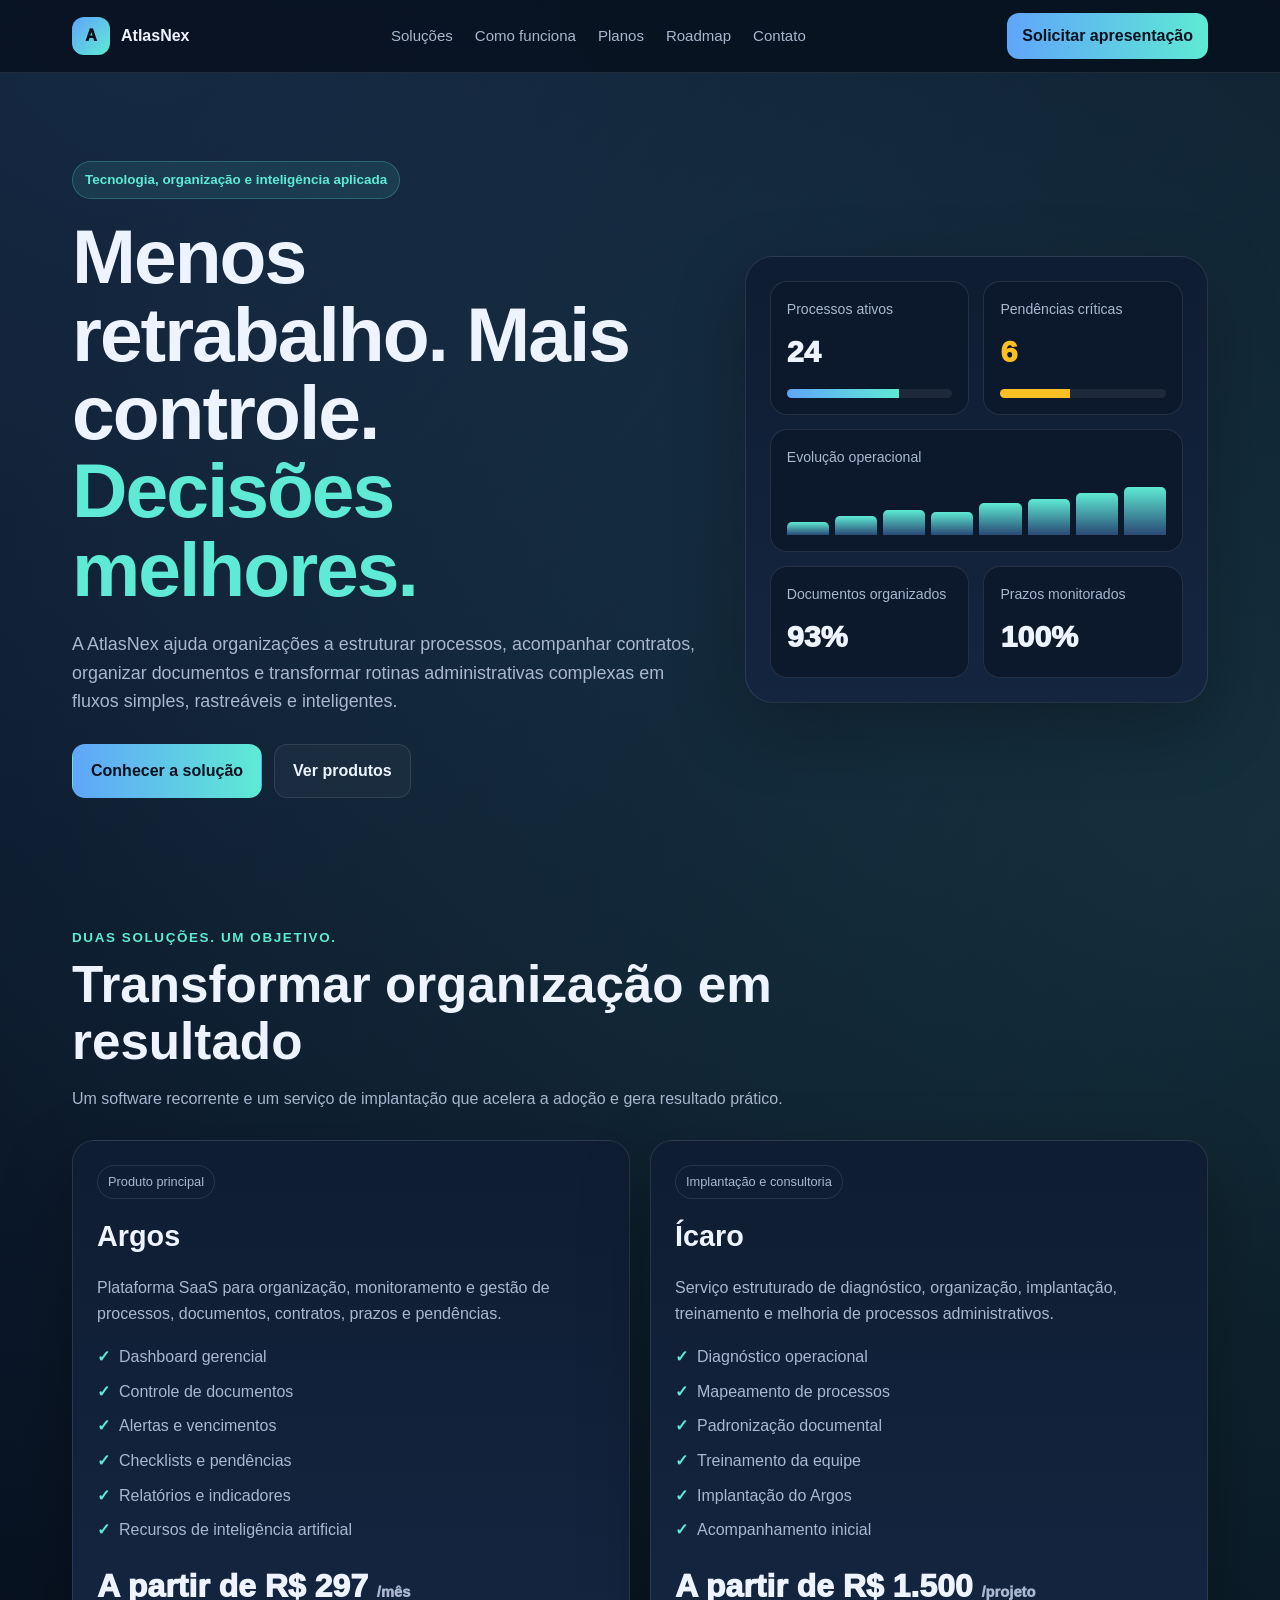
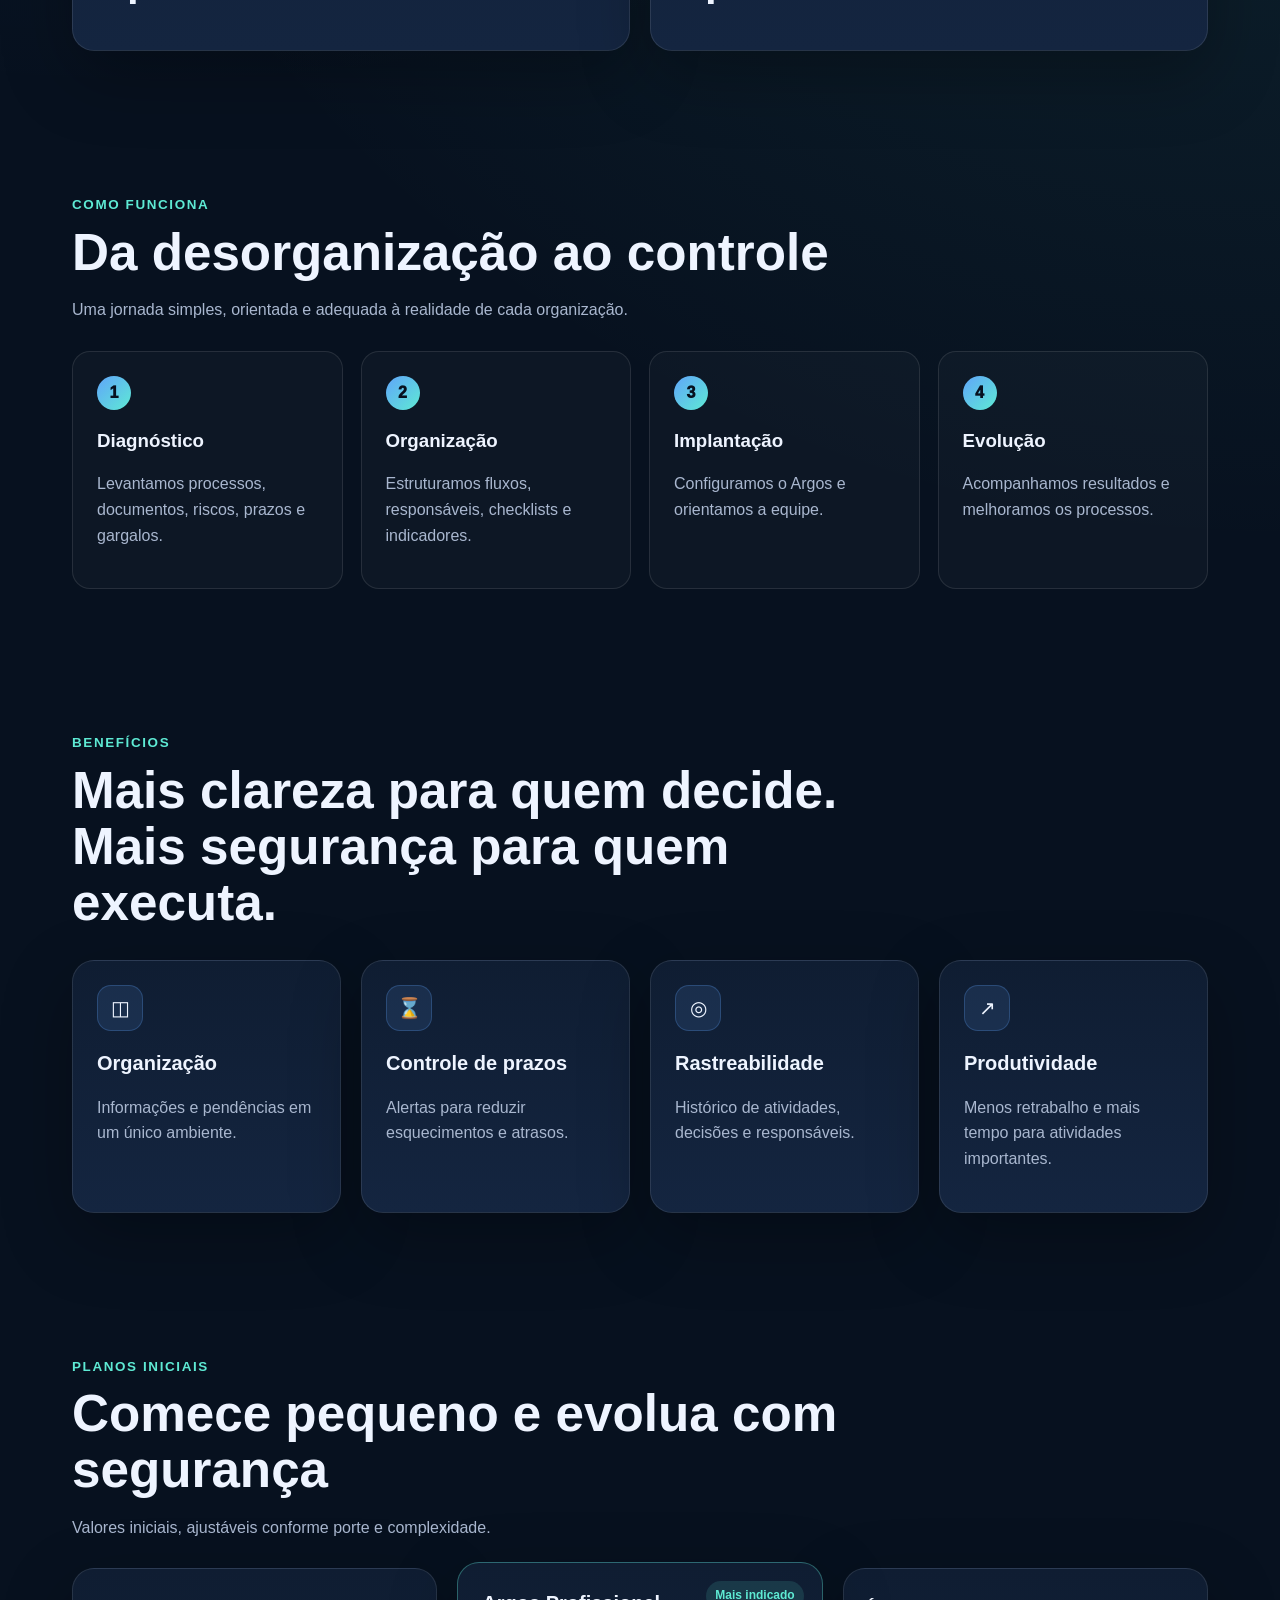
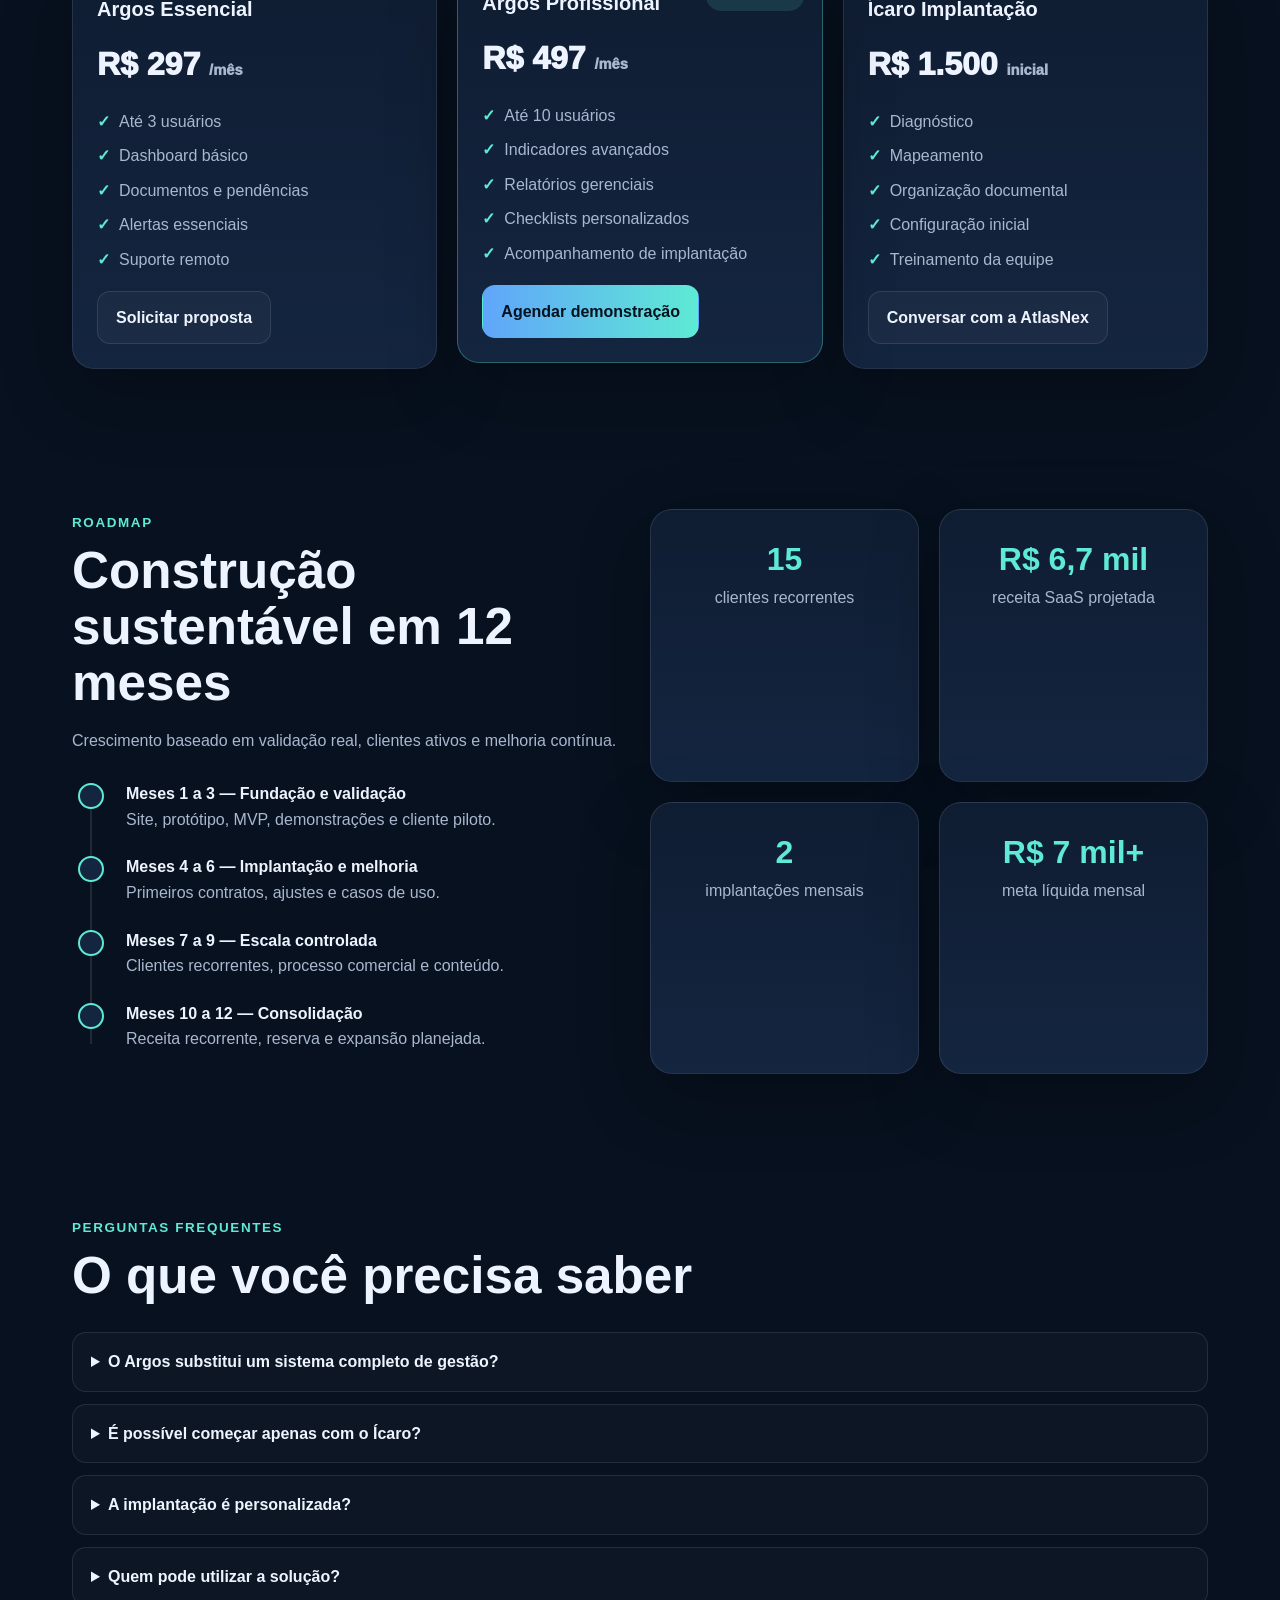
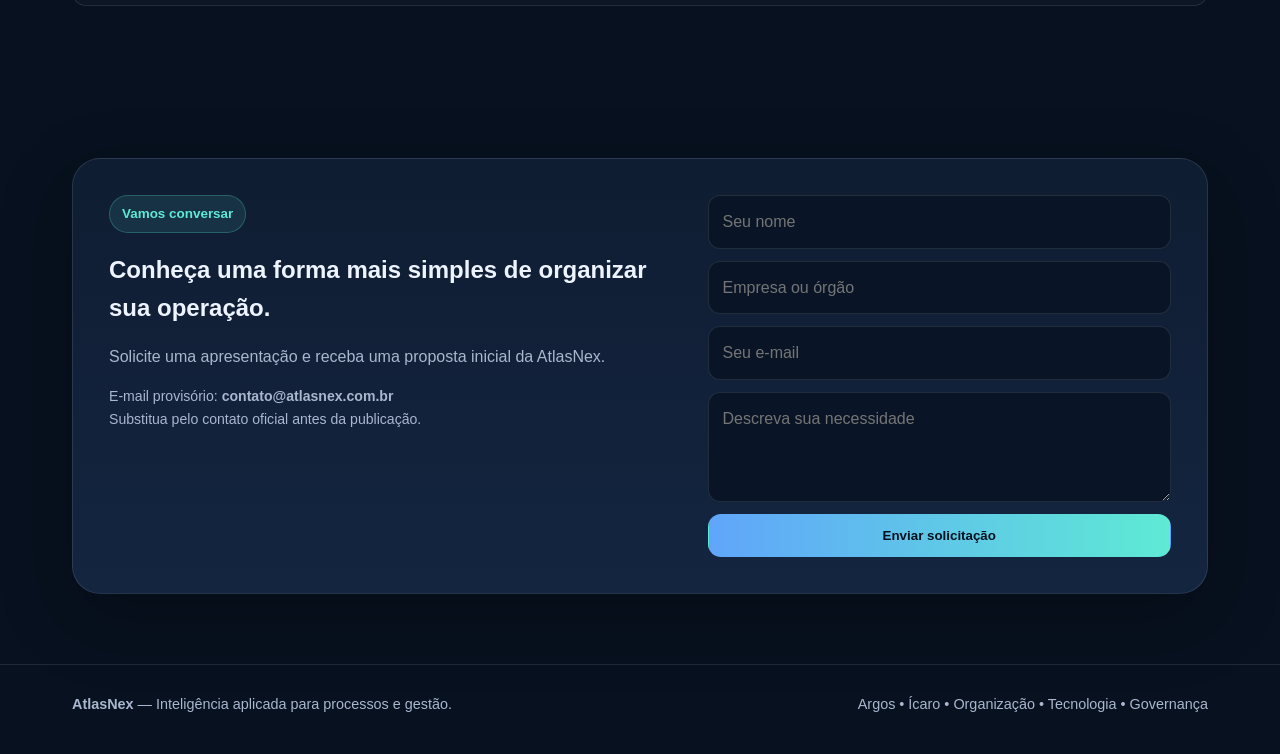
==== index.html @ eef029a1 "Publica site institucional da AtlasNex" ====
<!DOCTYPE html>
<html lang="pt-BR">
<head>
<meta charset="UTF-8">
<meta name="viewport" content="width=device-width, initial-scale=1.0">
<meta name="description" content="AtlasNex — Inteligência aplicada, automação e governança para processos, contratos e gestão administrativa.">
<title>AtlasNex — Argos e Ícaro</title>
<style>
:root{--bg:#07111f;--panel:#0f1d32;--panel2:#142540;--text:#eef4ff;--muted:#a9b7cf;--primary:#5eead4;--blue:#60a5fa;--gold:#fbbf24;--line:rgba(255,255,255,.10);--shadow:0 24px 70px rgba(0,0,0,.28)}
*{box-sizing:border-box}html{scroll-behavior:smooth}body{margin:0;font-family:Inter,Segoe UI,Arial,sans-serif;color:var(--text);background:radial-gradient(circle at 12% 0%,rgba(96,165,250,.17),transparent 30%),radial-gradient(circle at 100% 15%,rgba(94,234,212,.12),transparent 27%),var(--bg);line-height:1.6}a{text-decoration:none;color:inherit}.container{max-width:1180px;margin:auto;padding:0 22px}
nav{position:sticky;top:0;z-index:50;background:rgba(7,17,31,.86);backdrop-filter:blur(16px);border-bottom:1px solid var(--line)}.nav{min-height:72px;display:flex;align-items:center;justify-content:space-between;gap:24px}.brand{display:flex;align-items:center;gap:11px;font-weight:900}.mark{width:38px;height:38px;border-radius:12px;display:grid;place-items:center;background:linear-gradient(135deg,var(--blue),var(--primary));color:#06101c;font-weight:1000}.links{display:flex;gap:22px;color:var(--muted);font-size:.94rem}.links a:hover{color:var(--text)}.navcta{padding:10px 15px;border-radius:12px;background:linear-gradient(90deg,var(--blue),var(--primary));color:#06111f;font-weight:900}
.hero{padding:88px 0 56px}.hero-grid{display:grid;grid-template-columns:1.15fr .85fr;gap:46px;align-items:center}.eyebrow{display:inline-block;padding:7px 12px;border-radius:999px;background:rgba(94,234,212,.10);border:1px solid rgba(94,234,212,.25);color:var(--primary);font-weight:800;font-size:.84rem;margin-bottom:18px}h1,h2,h3{margin:0}h1{font-size:clamp(2.6rem,6vw,5.2rem);line-height:1.02;letter-spacing:-2px}.hero p{color:var(--muted);font-size:1.12rem;margin:22px 0 28px}.actions{display:flex;gap:12px;flex-wrap:wrap}.btn{display:inline-flex;align-items:center;justify-content:center;padding:13px 18px;border-radius:13px;font-weight:900;border:1px solid transparent;cursor:pointer}.primary{background:linear-gradient(90deg,var(--blue),var(--primary));color:#06111f}.secondary{border-color:var(--line);background:rgba(255,255,255,.035)}
.hero-card,.card,.cta{background:linear-gradient(180deg,var(--panel),var(--panel2));border:1px solid var(--line);border-radius:22px;padding:24px;box-shadow:var(--shadow)}.hero-card{border-radius:28px}.dashboard{display:grid;grid-template-columns:repeat(2,1fr);gap:14px}.dash{min-height:112px;padding:16px;border-radius:17px;border:1px solid var(--line);background:#0c192c}.wide{grid-column:1/-1}.metric{font-size:1.9rem;font-weight:1000;margin-top:7px}.muted{color:var(--muted)}.small{font-size:.88rem}.bar{height:9px;background:rgba(255,255,255,.07);border-radius:999px;overflow:hidden;margin-top:13px}.bar span{display:block;height:100%;width:68%;background:linear-gradient(90deg,var(--blue),var(--primary))}.spark{display:flex;align-items:end;gap:6px;height:54px;margin-top:12px}.spark i{flex:1;border-radius:5px 5px 0 0;background:linear-gradient(180deg,var(--primary),rgba(96,165,250,.35))}
section{padding:70px 0}.section-head{max-width:800px;margin-bottom:28px}.section-head span{color:var(--primary);font-weight:900;font-size:.84rem;text-transform:uppercase;letter-spacing:.12em}.section-head h2{font-size:clamp(2rem,4vw,3.2rem);line-height:1.1;margin-top:8px}.section-head p,.card p,.step p,.faq p,.cta p{color:var(--muted)}.grid{display:grid;gap:20px}.g2{grid-template-columns:repeat(2,1fr)}.g3{grid-template-columns:repeat(3,1fr)}.g4{grid-template-columns:repeat(4,1fr)}.card h3{font-size:1.25rem;margin-bottom:8px}.label{display:inline-block;padding:6px 10px;border-radius:999px;border:1px solid var(--line);color:var(--muted);font-size:.8rem;margin-bottom:14px}.list{margin:18px 0;padding:0;list-style:none}.list li{color:var(--muted);margin:9px 0;padding-left:22px;position:relative}.list li:before{content:"✓";position:absolute;left:0;color:var(--primary);font-weight:900}.price{font-size:2rem;font-weight:1000;margin:14px 0}.price small{font-size:.92rem;color:var(--muted)}
.steps{counter-reset:item;display:grid;grid-template-columns:repeat(4,1fr);gap:18px}.step{padding:24px;border:1px solid var(--line);border-radius:18px;background:rgba(255,255,255,.028)}.step:before{counter-increment:item;content:counter(item);width:34px;height:34px;border-radius:50%;display:grid;place-items:center;background:linear-gradient(135deg,var(--blue),var(--primary));color:#07111f;font-weight:1000;margin-bottom:16px}
.icon{width:46px;height:46px;border-radius:14px;display:grid;place-items:center;background:rgba(96,165,250,.12);border:1px solid rgba(96,165,250,.25);font-size:1.25rem;margin-bottom:16px}.featured{border-color:rgba(94,234,212,.34);transform:translateY(-6px);position:relative}.popular{position:absolute;right:18px;top:18px;padding:5px 9px;border-radius:999px;background:rgba(94,234,212,.13);color:var(--primary);font-size:.75rem;font-weight:900}.timeline{position:relative}.timeline:before{content:"";position:absolute;left:18px;top:8px;bottom:8px;width:2px;background:var(--line)}.titem{position:relative;padding-left:54px;margin-bottom:22px}.tdot{position:absolute;left:6px;top:2px;width:26px;height:26px;border-radius:50%;background:var(--panel2);border:2px solid var(--primary)}.titem strong{display:block}.numbers .card{text-align:center}.numbers strong{display:block;font-size:2rem;color:var(--primary)}
.cta{display:grid;grid-template-columns:1.1fr .9fr;gap:32px;border-radius:28px;padding:36px}.form{display:grid;gap:12px}.field{width:100%;padding:13px 14px;border-radius:12px;border:1px solid var(--line);background:#091526;color:var(--text);font:inherit}textarea.field{min-height:110px}.faq details{border:1px solid var(--line);border-radius:14px;background:rgba(255,255,255,.025);padding:16px 18px;margin-bottom:12px}.faq summary{cursor:pointer;font-weight:800}footer{border-top:1px solid var(--line);padding:28px 0 38px;color:var(--muted);font-size:.9rem}.footer{display:flex;justify-content:space-between;gap:20px;flex-wrap:wrap}
@media(max-width:960px){.hero-grid,.cta,.g2,.g3,.g4,.steps{grid-template-columns:1fr}.links{display:none}.featured{transform:none}h1{letter-spacing:-1px}}
</style>
</head>
<body>
<nav><div class="container nav"><a href="#inicio" class="brand"><span class="mark">A</span><span>AtlasNex</span></a><div class="links"><a href="#solucoes">Soluções</a><a href="#funciona">Como funciona</a><a href="#planos">Planos</a><a href="#roadmap">Roadmap</a><a href="#contato">Contato</a></div><a class="navcta" href="#contato">Solicitar apresentação</a></div></nav>

<section class="hero" id="inicio"><div class="container hero-grid"><div><div class="eyebrow">Tecnologia, organização e inteligência aplicada</div><h1>Menos retrabalho. Mais controle. <span style="color:var(--primary)">Decisões melhores.</span></h1><p>A AtlasNex ajuda organizações a estruturar processos, acompanhar contratos, organizar documentos e transformar rotinas administrativas complexas em fluxos simples, rastreáveis e inteligentes.</p><div class="actions"><a class="btn primary" href="#contato">Conhecer a solução</a><a class="btn secondary" href="#solucoes">Ver produtos</a></div></div>
<div class="hero-card"><div class="dashboard"><div class="dash"><div class="muted small">Processos ativos</div><div class="metric">24</div><div class="bar"><span></span></div></div><div class="dash"><div class="muted small">Pendências críticas</div><div class="metric" style="color:var(--gold)">6</div><div class="bar"><span style="width:42%;background:var(--gold)"></span></div></div><div class="dash wide"><div class="muted small">Evolução operacional</div><div class="spark"><i style="height:24%"></i><i style="height:34%"></i><i style="height:46%"></i><i style="height:42%"></i><i style="height:58%"></i><i style="height:66%"></i><i style="height:78%"></i><i style="height:88%"></i></div></div><div class="dash"><div class="muted small">Documentos organizados</div><div class="metric">93%</div></div><div class="dash"><div class="muted small">Prazos monitorados</div><div class="metric">100%</div></div></div></div></div></section>

<section id="solucoes"><div class="container"><div class="section-head"><span>Duas soluções. Um objetivo.</span><h2>Transformar organização em resultado</h2><p>Um software recorrente e um serviço de implantação que acelera a adoção e gera resultado prático.</p></div><div class="grid g2">
<article class="card"><div class="label">Produto principal</div><h3 style="font-size:1.8rem">Argos</h3><p>Plataforma SaaS para organização, monitoramento e gestão de processos, documentos, contratos, prazos e pendências.</p><ul class="list"><li>Dashboard gerencial</li><li>Controle de documentos</li><li>Alertas e vencimentos</li><li>Checklists e pendências</li><li>Relatórios e indicadores</li><li>Recursos de inteligência artificial</li></ul><div class="price">A partir de R$ 297 <small>/mês</small></div></article>
<article class="card"><div class="label">Implantação e consultoria</div><h3 style="font-size:1.8rem">Ícaro</h3><p>Serviço estruturado de diagnóstico, organização, implantação, treinamento e melhoria de processos administrativos.</p><ul class="list"><li>Diagnóstico operacional</li><li>Mapeamento de processos</li><li>Padronização documental</li><li>Treinamento da equipe</li><li>Implantação do Argos</li><li>Acompanhamento inicial</li></ul><div class="price">A partir de R$ 1.500 <small>/projeto</small></div></article>
</div></div></section>

<section id="funciona"><div class="container"><div class="section-head"><span>Como funciona</span><h2>Da desorganização ao controle</h2><p>Uma jornada simples, orientada e adequada à realidade de cada organização.</p></div><div class="steps"><div class="step"><h3>Diagnóstico</h3><p>Levantamos processos, documentos, riscos, prazos e gargalos.</p></div><div class="step"><h3>Organização</h3><p>Estruturamos fluxos, responsáveis, checklists e indicadores.</p></div><div class="step"><h3>Implantação</h3><p>Configuramos o Argos e orientamos a equipe.</p></div><div class="step"><h3>Evolução</h3><p>Acompanhamos resultados e melhoramos os processos.</p></div></div></div></section>

<section><div class="container"><div class="section-head"><span>Benefícios</span><h2>Mais clareza para quem decide. Mais segurança para quem executa.</h2></div><div class="grid g4"><div class="card"><div class="icon">◫</div><h3>Organização</h3><p>Informações e pendências em um único ambiente.</p></div><div class="card"><div class="icon">⌛</div><h3>Controle de prazos</h3><p>Alertas para reduzir esquecimentos e atrasos.</p></div><div class="card"><div class="icon">◎</div><h3>Rastreabilidade</h3><p>Histórico de atividades, decisões e responsáveis.</p></div><div class="card"><div class="icon">↗</div><h3>Produtividade</h3><p>Menos retrabalho e mais tempo para atividades importantes.</p></div></div></div></section>

<section id="planos"><div class="container"><div class="section-head"><span>Planos iniciais</span><h2>Comece pequeno e evolua com segurança</h2><p>Valores iniciais, ajustáveis conforme porte e complexidade.</p></div><div class="grid g3">
<div class="card"><h3>Argos Essencial</h3><div class="price">R$ 297 <small>/mês</small></div><ul class="list"><li>Até 3 usuários</li><li>Dashboard básico</li><li>Documentos e pendências</li><li>Alertas essenciais</li><li>Suporte remoto</li></ul><a class="btn secondary" href="#contato">Solicitar proposta</a></div>
<div class="card featured"><div class="popular">Mais indicado</div><h3>Argos Profissional</h3><div class="price">R$ 497 <small>/mês</small></div><ul class="list"><li>Até 10 usuários</li><li>Indicadores avançados</li><li>Relatórios gerenciais</li><li>Checklists personalizados</li><li>Acompanhamento de implantação</li></ul><a class="btn primary" href="#contato">Agendar demonstração</a></div>
<div class="card"><h3>Ícaro Implantação</h3><div class="price">R$ 1.500 <small>inicial</small></div><ul class="list"><li>Diagnóstico</li><li>Mapeamento</li><li>Organização documental</li><li>Configuração inicial</li><li>Treinamento da equipe</li></ul><a class="btn secondary" href="#contato">Conversar com a AtlasNex</a></div>
</div></div></section>

<section id="roadmap"><div class="container grid g2"><div><div class="section-head"><span>Roadmap</span><h2>Construção sustentável em 12 meses</h2><p>Crescimento baseado em validação real, clientes ativos e melhoria contínua.</p></div><div class="timeline"><div class="titem"><div class="tdot"></div><strong>Meses 1 a 3 — Fundação e validação</strong><span class="muted">Site, protótipo, MVP, demonstrações e cliente piloto.</span></div><div class="titem"><div class="tdot"></div><strong>Meses 4 a 6 — Implantação e melhoria</strong><span class="muted">Primeiros contratos, ajustes e casos de uso.</span></div><div class="titem"><div class="tdot"></div><strong>Meses 7 a 9 — Escala controlada</strong><span class="muted">Clientes recorrentes, processo comercial e conteúdo.</span></div><div class="titem"><div class="tdot"></div><strong>Meses 10 a 12 — Consolidação</strong><span class="muted">Receita recorrente, reserva e expansão planejada.</span></div></div></div><div class="grid g2 numbers"><div class="card"><strong>15</strong><span class="muted">clientes recorrentes</span></div><div class="card"><strong>R$ 6,7 mil</strong><span class="muted">receita SaaS projetada</span></div><div class="card"><strong>2</strong><span class="muted">implantações mensais</span></div><div class="card"><strong>R$ 7 mil+</strong><span class="muted">meta líquida mensal</span></div></div></div></section>

<section class="faq"><div class="container"><div class="section-head"><span>Perguntas frequentes</span><h2>O que você precisa saber</h2></div><details><summary>O Argos substitui um sistema completo de gestão?</summary><p>Não. O foco inicial é organizar processos, documentos, prazos, pendências e indicadores.</p></details><details><summary>É possível começar apenas com o Ícaro?</summary><p>Sim. O diagnóstico e a organização podem ser contratados separadamente.</p></details><details><summary>A implantação é personalizada?</summary><p>Sim. A configuração considera o fluxo, o porte e os desafios do cliente.</p></details><details><summary>Quem pode utilizar a solução?</summary><p>Órgãos públicos, empresas fornecedoras, consultorias e outras organizações.</p></details></div></section>

<section id="contato"><div class="container"><div class="cta"><div><div class="eyebrow">Vamos conversar</div><h2>Conheça uma forma mais simples de organizar sua operação.</h2><p>Solicite uma apresentação e receba uma proposta inicial da AtlasNex.</p><p class="small">E-mail provisório: <strong>contato@atlasnex.com.br</strong><br>Substitua pelo contato oficial antes da publicação.</p></div><form class="form" onsubmit="sendMail(event)"><input class="field" id="nome" placeholder="Seu nome" required><input class="field" id="empresa" placeholder="Empresa ou órgão"><input class="field" id="email" type="email" placeholder="Seu e-mail" required><textarea class="field" id="mensagem" placeholder="Descreva sua necessidade" required></textarea><button class="btn primary" type="submit">Enviar solicitação</button></form></div></div></section>

<footer><div class="container footer"><div><strong>AtlasNex</strong> — Inteligência aplicada para processos e gestão.</div><div>Argos • Ícaro • Organização • Tecnologia • Governança</div></div></footer>
<script>
function sendMail(e){e.preventDefault();const n=document.getElementById('nome').value;const emp=document.getElementById('empresa').value;const em=document.getElementById('email').value;const m=document.getElementById('mensagem').value;const s=encodeURIComponent('Solicitação de apresentação — AtlasNex');const b=encodeURIComponent(`Nome: ${n}\nEmpresa/Órgão: ${emp}\nE-mail: ${em}\n\nNecessidade:\n${m}`);location.href=`mailto:contato@atlasnex.com.br?subject=${s}&body=${b}`}
</script>
</body></html>
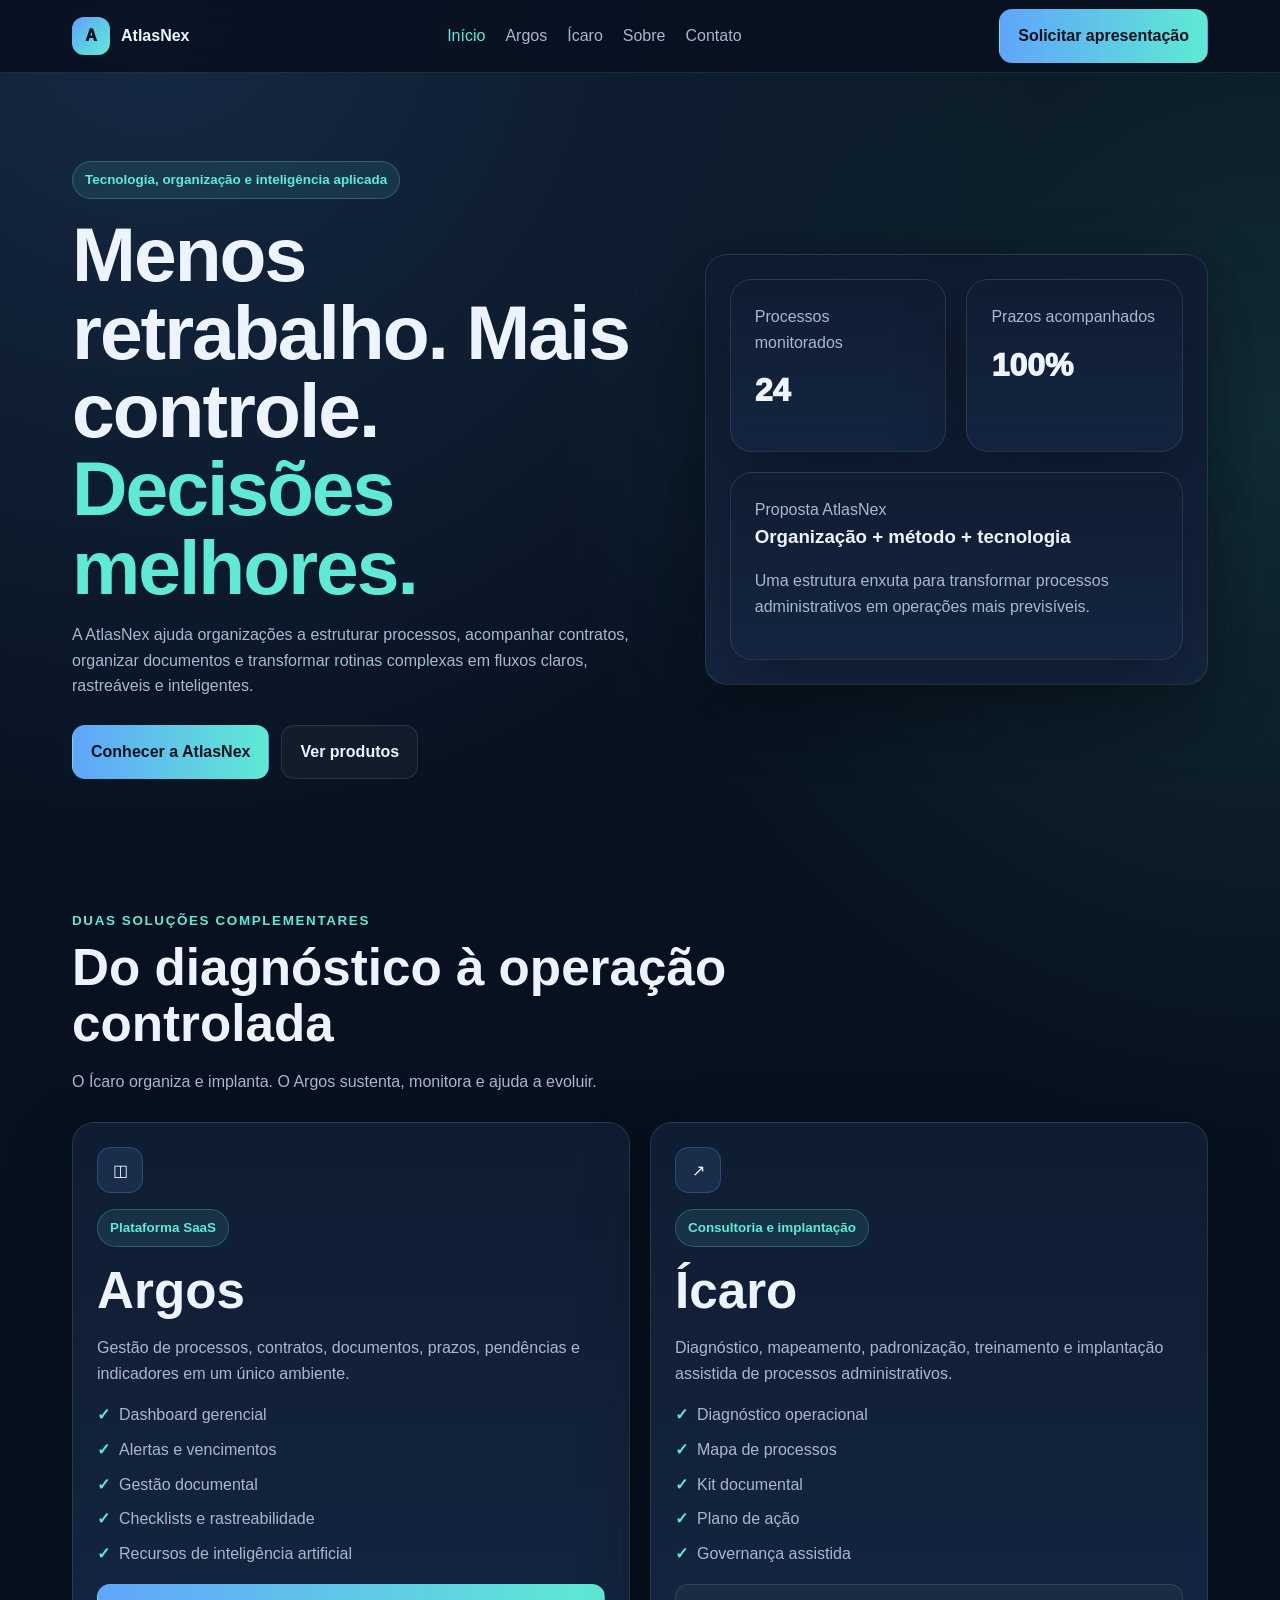
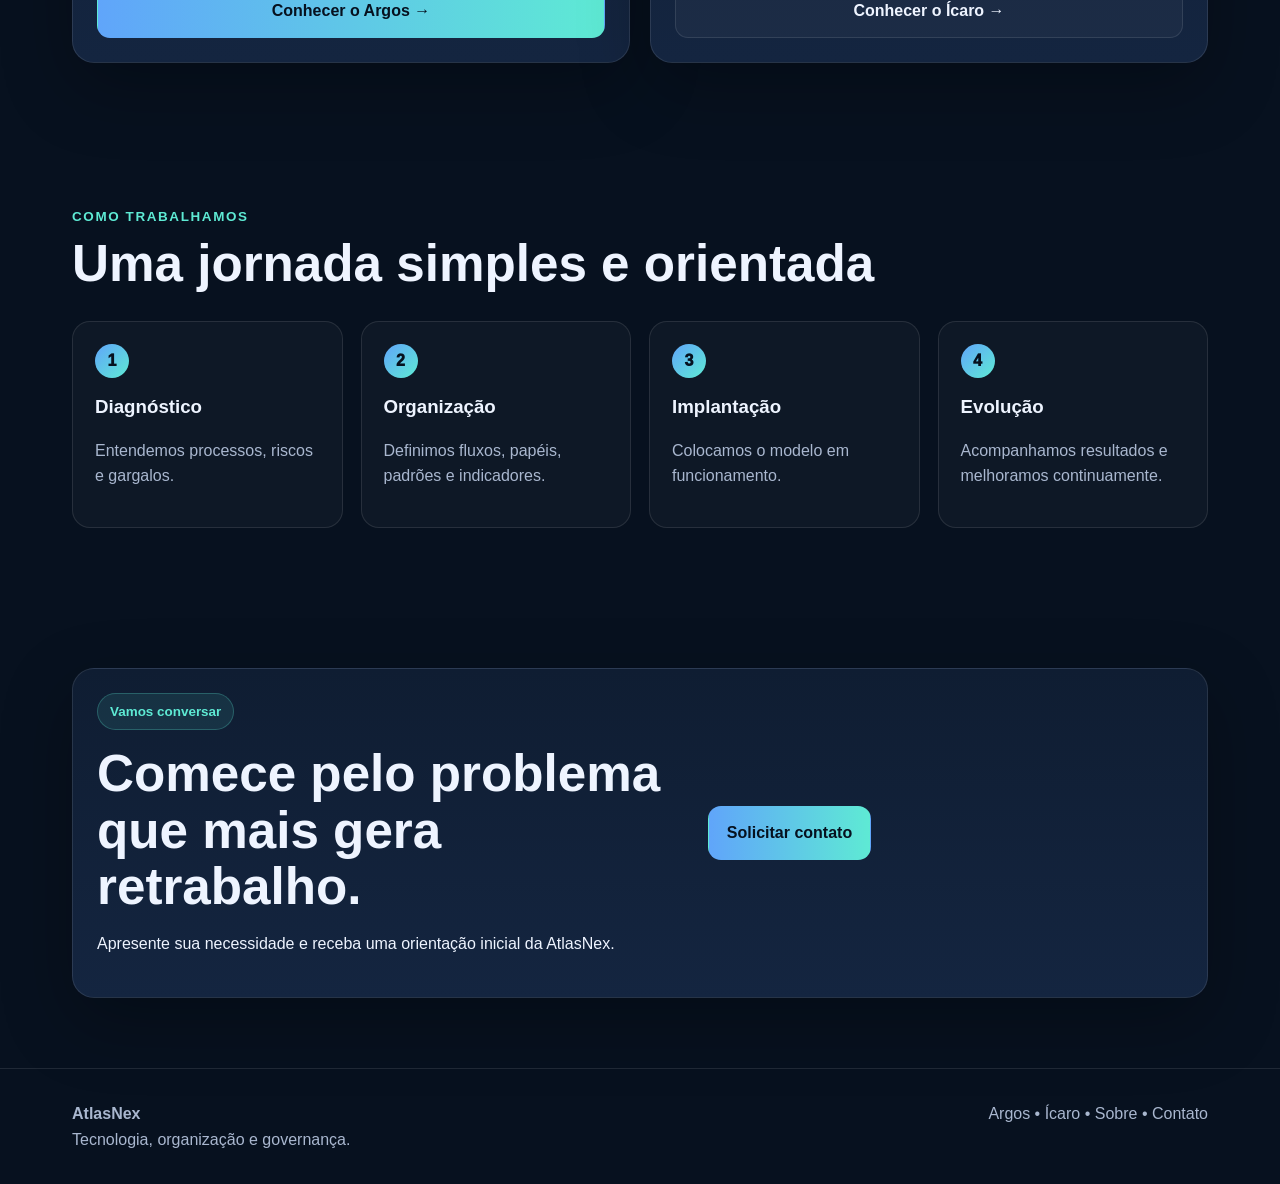
==== commit eca965b4: "Atualiza página inicial com navegação e páginas dos produtos" ====
--- a/index.html
+++ b/index.html
@@ -1,52 +1 @@
-<!DOCTYPE html>
-<html lang="pt-BR">
-<head>
-<meta charset="UTF-8">
-<meta name="viewport" content="width=device-width, initial-scale=1.0">
-<meta name="description" content="AtlasNex — Inteligência aplicada, automação e governança para processos, contratos e gestão administrativa.">
-<title>AtlasNex — Argos e Ícaro</title>
-<style>
-:root{--bg:#07111f;--panel:#0f1d32;--panel2:#142540;--text:#eef4ff;--muted:#a9b7cf;--primary:#5eead4;--blue:#60a5fa;--gold:#fbbf24;--line:rgba(255,255,255,.10);--shadow:0 24px 70px rgba(0,0,0,.28)}
-*{box-sizing:border-box}html{scroll-behavior:smooth}body{margin:0;font-family:Inter,Segoe UI,Arial,sans-serif;color:var(--text);background:radial-gradient(circle at 12% 0%,rgba(96,165,250,.17),transparent 30%),radial-gradient(circle at 100% 15%,rgba(94,234,212,.12),transparent 27%),var(--bg);line-height:1.6}a{text-decoration:none;color:inherit}.container{max-width:1180px;margin:auto;padding:0 22px}
-nav{position:sticky;top:0;z-index:50;background:rgba(7,17,31,.86);backdrop-filter:blur(16px);border-bottom:1px solid var(--line)}.nav{min-height:72px;display:flex;align-items:center;justify-content:space-between;gap:24px}.brand{display:flex;align-items:center;gap:11px;font-weight:900}.mark{width:38px;height:38px;border-radius:12px;display:grid;place-items:center;background:linear-gradient(135deg,var(--blue),var(--primary));color:#06101c;font-weight:1000}.links{display:flex;gap:22px;color:var(--muted);font-size:.94rem}.links a:hover{color:var(--text)}.navcta{padding:10px 15px;border-radius:12px;background:linear-gradient(90deg,var(--blue),var(--primary));color:#06111f;font-weight:900}
-.hero{padding:88px 0 56px}.hero-grid{display:grid;grid-template-columns:1.15fr .85fr;gap:46px;align-items:center}.eyebrow{display:inline-block;padding:7px 12px;border-radius:999px;background:rgba(94,234,212,.10);border:1px solid rgba(94,234,212,.25);color:var(--primary);font-weight:800;font-size:.84rem;margin-bottom:18px}h1,h2,h3{margin:0}h1{font-size:clamp(2.6rem,6vw,5.2rem);line-height:1.02;letter-spacing:-2px}.hero p{color:var(--muted);font-size:1.12rem;margin:22px 0 28px}.actions{display:flex;gap:12px;flex-wrap:wrap}.btn{display:inline-flex;align-items:center;justify-content:center;padding:13px 18px;border-radius:13px;font-weight:900;border:1px solid transparent;cursor:pointer}.primary{background:linear-gradient(90deg,var(--blue),var(--primary));color:#06111f}.secondary{border-color:var(--line);background:rgba(255,255,255,.035)}
-.hero-card,.card,.cta{background:linear-gradient(180deg,var(--panel),var(--panel2));border:1px solid var(--line);border-radius:22px;padding:24px;box-shadow:var(--shadow)}.hero-card{border-radius:28px}.dashboard{display:grid;grid-template-columns:repeat(2,1fr);gap:14px}.dash{min-height:112px;padding:16px;border-radius:17px;border:1px solid var(--line);background:#0c192c}.wide{grid-column:1/-1}.metric{font-size:1.9rem;font-weight:1000;margin-top:7px}.muted{color:var(--muted)}.small{font-size:.88rem}.bar{height:9px;background:rgba(255,255,255,.07);border-radius:999px;overflow:hidden;margin-top:13px}.bar span{display:block;height:100%;width:68%;background:linear-gradient(90deg,var(--blue),var(--primary))}.spark{display:flex;align-items:end;gap:6px;height:54px;margin-top:12px}.spark i{flex:1;border-radius:5px 5px 0 0;background:linear-gradient(180deg,var(--primary),rgba(96,165,250,.35))}
-section{padding:70px 0}.section-head{max-width:800px;margin-bottom:28px}.section-head span{color:var(--primary);font-weight:900;font-size:.84rem;text-transform:uppercase;letter-spacing:.12em}.section-head h2{font-size:clamp(2rem,4vw,3.2rem);line-height:1.1;margin-top:8px}.section-head p,.card p,.step p,.faq p,.cta p{color:var(--muted)}.grid{display:grid;gap:20px}.g2{grid-template-columns:repeat(2,1fr)}.g3{grid-template-columns:repeat(3,1fr)}.g4{grid-template-columns:repeat(4,1fr)}.card h3{font-size:1.25rem;margin-bottom:8px}.label{display:inline-block;padding:6px 10px;border-radius:999px;border:1px solid var(--line);color:var(--muted);font-size:.8rem;margin-bottom:14px}.list{margin:18px 0;padding:0;list-style:none}.list li{color:var(--muted);margin:9px 0;padding-left:22px;position:relative}.list li:before{content:"✓";position:absolute;left:0;color:var(--primary);font-weight:900}.price{font-size:2rem;font-weight:1000;margin:14px 0}.price small{font-size:.92rem;color:var(--muted)}
-.steps{counter-reset:item;display:grid;grid-template-columns:repeat(4,1fr);gap:18px}.step{padding:24px;border:1px solid var(--line);border-radius:18px;background:rgba(255,255,255,.028)}.step:before{counter-increment:item;content:counter(item);width:34px;height:34px;border-radius:50%;display:grid;place-items:center;background:linear-gradient(135deg,var(--blue),var(--primary));color:#07111f;font-weight:1000;margin-bottom:16px}
-.icon{width:46px;height:46px;border-radius:14px;display:grid;place-items:center;background:rgba(96,165,250,.12);border:1px solid rgba(96,165,250,.25);font-size:1.25rem;margin-bottom:16px}.featured{border-color:rgba(94,234,212,.34);transform:translateY(-6px);position:relative}.popular{position:absolute;right:18px;top:18px;padding:5px 9px;border-radius:999px;background:rgba(94,234,212,.13);color:var(--primary);font-size:.75rem;font-weight:900}.timeline{position:relative}.timeline:before{content:"";position:absolute;left:18px;top:8px;bottom:8px;width:2px;background:var(--line)}.titem{position:relative;padding-left:54px;margin-bottom:22px}.tdot{position:absolute;left:6px;top:2px;width:26px;height:26px;border-radius:50%;background:var(--panel2);border:2px solid var(--primary)}.titem strong{display:block}.numbers .card{text-align:center}.numbers strong{display:block;font-size:2rem;color:var(--primary)}
-.cta{display:grid;grid-template-columns:1.1fr .9fr;gap:32px;border-radius:28px;padding:36px}.form{display:grid;gap:12px}.field{width:100%;padding:13px 14px;border-radius:12px;border:1px solid var(--line);background:#091526;color:var(--text);font:inherit}textarea.field{min-height:110px}.faq details{border:1px solid var(--line);border-radius:14px;background:rgba(255,255,255,.025);padding:16px 18px;margin-bottom:12px}.faq summary{cursor:pointer;font-weight:800}footer{border-top:1px solid var(--line);padding:28px 0 38px;color:var(--muted);font-size:.9rem}.footer{display:flex;justify-content:space-between;gap:20px;flex-wrap:wrap}
-@media(max-width:960px){.hero-grid,.cta,.g2,.g3,.g4,.steps{grid-template-columns:1fr}.links{display:none}.featured{transform:none}h1{letter-spacing:-1px}}
-</style>
-</head>
-<body>
-<nav><div class="container nav"><a href="#inicio" class="brand"><span class="mark">A</span><span>AtlasNex</span></a><div class="links"><a href="#solucoes">Soluções</a><a href="#funciona">Como funciona</a><a href="#planos">Planos</a><a href="#roadmap">Roadmap</a><a href="#contato">Contato</a></div><a class="navcta" href="#contato">Solicitar apresentação</a></div></nav>
-
-<section class="hero" id="inicio"><div class="container hero-grid"><div><div class="eyebrow">Tecnologia, organização e inteligência aplicada</div><h1>Menos retrabalho. Mais controle. <span style="color:var(--primary)">Decisões melhores.</span></h1><p>A AtlasNex ajuda organizações a estruturar processos, acompanhar contratos, organizar documentos e transformar rotinas administrativas complexas em fluxos simples, rastreáveis e inteligentes.</p><div class="actions"><a class="btn primary" href="#contato">Conhecer a solução</a><a class="btn secondary" href="#solucoes">Ver produtos</a></div></div>
-<div class="hero-card"><div class="dashboard"><div class="dash"><div class="muted small">Processos ativos</div><div class="metric">24</div><div class="bar"><span></span></div></div><div class="dash"><div class="muted small">Pendências críticas</div><div class="metric" style="color:var(--gold)">6</div><div class="bar"><span style="width:42%;background:var(--gold)"></span></div></div><div class="dash wide"><div class="muted small">Evolução operacional</div><div class="spark"><i style="height:24%"></i><i style="height:34%"></i><i style="height:46%"></i><i style="height:42%"></i><i style="height:58%"></i><i style="height:66%"></i><i style="height:78%"></i><i style="height:88%"></i></div></div><div class="dash"><div class="muted small">Documentos organizados</div><div class="metric">93%</div></div><div class="dash"><div class="muted small">Prazos monitorados</div><div class="metric">100%</div></div></div></div></div></section>
-
-<section id="solucoes"><div class="container"><div class="section-head"><span>Duas soluções. Um objetivo.</span><h2>Transformar organização em resultado</h2><p>Um software recorrente e um serviço de implantação que acelera a adoção e gera resultado prático.</p></div><div class="grid g2">
-<article class="card"><div class="label">Produto principal</div><h3 style="font-size:1.8rem">Argos</h3><p>Plataforma SaaS para organização, monitoramento e gestão de processos, documentos, contratos, prazos e pendências.</p><ul class="list"><li>Dashboard gerencial</li><li>Controle de documentos</li><li>Alertas e vencimentos</li><li>Checklists e pendências</li><li>Relatórios e indicadores</li><li>Recursos de inteligência artificial</li></ul><div class="price">A partir de R$ 297 <small>/mês</small></div></article>
-<article class="card"><div class="label">Implantação e consultoria</div><h3 style="font-size:1.8rem">Ícaro</h3><p>Serviço estruturado de diagnóstico, organização, implantação, treinamento e melhoria de processos administrativos.</p><ul class="list"><li>Diagnóstico operacional</li><li>Mapeamento de processos</li><li>Padronização documental</li><li>Treinamento da equipe</li><li>Implantação do Argos</li><li>Acompanhamento inicial</li></ul><div class="price">A partir de R$ 1.500 <small>/projeto</small></div></article>
-</div></div></section>
-
-<section id="funciona"><div class="container"><div class="section-head"><span>Como funciona</span><h2>Da desorganização ao controle</h2><p>Uma jornada simples, orientada e adequada à realidade de cada organização.</p></div><div class="steps"><div class="step"><h3>Diagnóstico</h3><p>Levantamos processos, documentos, riscos, prazos e gargalos.</p></div><div class="step"><h3>Organização</h3><p>Estruturamos fluxos, responsáveis, checklists e indicadores.</p></div><div class="step"><h3>Implantação</h3><p>Configuramos o Argos e orientamos a equipe.</p></div><div class="step"><h3>Evolução</h3><p>Acompanhamos resultados e melhoramos os processos.</p></div></div></div></section>
-
-<section><div class="container"><div class="section-head"><span>Benefícios</span><h2>Mais clareza para quem decide. Mais segurança para quem executa.</h2></div><div class="grid g4"><div class="card"><div class="icon">◫</div><h3>Organização</h3><p>Informações e pendências em um único ambiente.</p></div><div class="card"><div class="icon">⌛</div><h3>Controle de prazos</h3><p>Alertas para reduzir esquecimentos e atrasos.</p></div><div class="card"><div class="icon">◎</div><h3>Rastreabilidade</h3><p>Histórico de atividades, decisões e responsáveis.</p></div><div class="card"><div class="icon">↗</div><h3>Produtividade</h3><p>Menos retrabalho e mais tempo para atividades importantes.</p></div></div></div></section>
-
-<section id="planos"><div class="container"><div class="section-head"><span>Planos iniciais</span><h2>Comece pequeno e evolua com segurança</h2><p>Valores iniciais, ajustáveis conforme porte e complexidade.</p></div><div class="grid g3">
-<div class="card"><h3>Argos Essencial</h3><div class="price">R$ 297 <small>/mês</small></div><ul class="list"><li>Até 3 usuários</li><li>Dashboard básico</li><li>Documentos e pendências</li><li>Alertas essenciais</li><li>Suporte remoto</li></ul><a class="btn secondary" href="#contato">Solicitar proposta</a></div>
-<div class="card featured"><div class="popular">Mais indicado</div><h3>Argos Profissional</h3><div class="price">R$ 497 <small>/mês</small></div><ul class="list"><li>Até 10 usuários</li><li>Indicadores avançados</li><li>Relatórios gerenciais</li><li>Checklists personalizados</li><li>Acompanhamento de implantação</li></ul><a class="btn primary" href="#contato">Agendar demonstração</a></div>
-<div class="card"><h3>Ícaro Implantação</h3><div class="price">R$ 1.500 <small>inicial</small></div><ul class="list"><li>Diagnóstico</li><li>Mapeamento</li><li>Organização documental</li><li>Configuração inicial</li><li>Treinamento da equipe</li></ul><a class="btn secondary" href="#contato">Conversar com a AtlasNex</a></div>
-</div></div></section>
-
-<section id="roadmap"><div class="container grid g2"><div><div class="section-head"><span>Roadmap</span><h2>Construção sustentável em 12 meses</h2><p>Crescimento baseado em validação real, clientes ativos e melhoria contínua.</p></div><div class="timeline"><div class="titem"><div class="tdot"></div><strong>Meses 1 a 3 — Fundação e validação</strong><span class="muted">Site, protótipo, MVP, demonstrações e cliente piloto.</span></div><div class="titem"><div class="tdot"></div><strong>Meses 4 a 6 — Implantação e melhoria</strong><span class="muted">Primeiros contratos, ajustes e casos de uso.</span></div><div class="titem"><div class="tdot"></div><strong>Meses 7 a 9 — Escala controlada</strong><span class="muted">Clientes recorrentes, processo comercial e conteúdo.</span></div><div class="titem"><div class="tdot"></div><strong>Meses 10 a 12 — Consolidação</strong><span class="muted">Receita recorrente, reserva e expansão planejada.</span></div></div></div><div class="grid g2 numbers"><div class="card"><strong>15</strong><span class="muted">clientes recorrentes</span></div><div class="card"><strong>R$ 6,7 mil</strong><span class="muted">receita SaaS projetada</span></div><div class="card"><strong>2</strong><span class="muted">implantações mensais</span></div><div class="card"><strong>R$ 7 mil+</strong><span class="muted">meta líquida mensal</span></div></div></div></section>
-
-<section class="faq"><div class="container"><div class="section-head"><span>Perguntas frequentes</span><h2>O que você precisa saber</h2></div><details><summary>O Argos substitui um sistema completo de gestão?</summary><p>Não. O foco inicial é organizar processos, documentos, prazos, pendências e indicadores.</p></details><details><summary>É possível começar apenas com o Ícaro?</summary><p>Sim. O diagnóstico e a organização podem ser contratados separadamente.</p></details><details><summary>A implantação é personalizada?</summary><p>Sim. A configuração considera o fluxo, o porte e os desafios do cliente.</p></details><details><summary>Quem pode utilizar a solução?</summary><p>Órgãos públicos, empresas fornecedoras, consultorias e outras organizações.</p></details></div></section>
-
-<section id="contato"><div class="container"><div class="cta"><div><div class="eyebrow">Vamos conversar</div><h2>Conheça uma forma mais simples de organizar sua operação.</h2><p>Solicite uma apresentação e receba uma proposta inicial da AtlasNex.</p><p class="small">E-mail provisório: <strong>contato@atlasnex.com.br</strong><br>Substitua pelo contato oficial antes da publicação.</p></div><form class="form" onsubmit="sendMail(event)"><input class="field" id="nome" placeholder="Seu nome" required><input class="field" id="empresa" placeholder="Empresa ou órgão"><input class="field" id="email" type="email" placeholder="Seu e-mail" required><textarea class="field" id="mensagem" placeholder="Descreva sua necessidade" required></textarea><button class="btn primary" type="submit">Enviar solicitação</button></form></div></div></section>
-
-<footer><div class="container footer"><div><strong>AtlasNex</strong> — Inteligência aplicada para processos e gestão.</div><div>Argos • Ícaro • Organização • Tecnologia • Governança</div></div></footer>
-<script>
-function sendMail(e){e.preventDefault();const n=document.getElementById('nome').value;const emp=document.getElementById('empresa').value;const em=document.getElementById('email').value;const m=document.getElementById('mensagem').value;const s=encodeURIComponent('Solicitação de apresentação — AtlasNex');const b=encodeURIComponent(`Nome: ${n}\nEmpresa/Órgão: ${emp}\nE-mail: ${em}\n\nNecessidade:\n${m}`);location.href=`mailto:contato@atlasnex.com.br?subject=${s}&body=${b}`}
-</script>
-</body></html>+<!DOCTYPE html><html lang="pt-BR"><head><meta charset="UTF-8"><meta name="viewport" content="width=device-width,initial-scale=1"><meta name="description" content="AtlasNex — tecnologia, organização e inteligência aplicada para processos administrativos."><title>AtlasNex | Inteligência aplicada</title><link rel="stylesheet" href="css/style.css"></head><body><nav class="site-nav"><div class="container nav-inner"><a class="brand" href="index.html"><span class="mark">A</span><span>AtlasNex</span></a><button class="menu-btn" aria-label="Abrir menu">☰</button><div class="nav-links"><a class="active" href="index.html">Início</a><a href="argos.html">Argos</a><a href="icaro.html">Ícaro</a><a href="sobre.html">Sobre</a><a href="contato.html">Contato</a></div><a class="btn primary" href="contato.html">Solicitar apresentação</a></div></nav><main><section class="hero"><div class="container hero-grid"><div><div class="eyebrow">Tecnologia, organização e inteligência aplicada</div><h1>Menos retrabalho. Mais controle. <span style="color:var(--primary)">Decisões melhores.</span></h1><p>A AtlasNex ajuda organizações a estruturar processos, acompanhar contratos, organizar documentos e transformar rotinas complexas em fluxos claros, rastreáveis e inteligentes.</p><div class="actions"><a class="btn primary" href="contato.html">Conhecer a AtlasNex</a><a class="btn secondary" href="#produtos">Ver produtos</a></div></div><div class="visual"><div class="grid g2"><div class="card"><span class="muted">Processos monitorados</span><div class="price">24</div></div><div class="card"><span class="muted">Prazos acompanhados</span><div class="price">100%</div></div><div class="card" style="grid-column:1/-1"><span class="muted">Proposta AtlasNex</span><h3>Organização + método + tecnologia</h3><p>Uma estrutura enxuta para transformar processos administrativos em operações mais previsíveis.</p></div></div></div></div></section><section id="produtos"><div class="container"><div class="section-head"><span>Duas soluções complementares</span><h2>Do diagnóstico à operação controlada</h2><p class="muted">O Ícaro organiza e implanta. O Argos sustenta, monitora e ajuda a evoluir.</p></div><div class="grid g2"><article class="card"><div class="icon">◫</div><span class="tag">Plataforma SaaS</span><h2>Argos</h2><p>Gestão de processos, contratos, documentos, prazos, pendências e indicadores em um único ambiente.</p><ul class="list"><li>Dashboard gerencial</li><li>Alertas e vencimentos</li><li>Gestão documental</li><li>Checklists e rastreabilidade</li><li>Recursos de inteligência artificial</li></ul><div class="product-link"><a class="btn primary" href="argos.html">Conhecer o Argos →</a></div></article><article class="card"><div class="icon">↗</div><span class="tag">Consultoria e implantação</span><h2>Ícaro</h2><p>Diagnóstico, mapeamento, padronização, treinamento e implantação assistida de processos administrativos.</p><ul class="list"><li>Diagnóstico operacional</li><li>Mapa de processos</li><li>Kit documental</li><li>Plano de ação</li><li>Governança assistida</li></ul><div class="product-link"><a class="btn secondary" href="icaro.html">Conhecer o Ícaro →</a></div></article></div></div></section><section><div class="container"><div class="section-head"><span>Como trabalhamos</span><h2>Uma jornada simples e orientada</h2></div><div class="steps"><div class="step"><h3>Diagnóstico</h3><p>Entendemos processos, riscos e gargalos.</p></div><div class="step"><h3>Organização</h3><p>Definimos fluxos, papéis, padrões e indicadores.</p></div><div class="step"><h3>Implantação</h3><p>Colocamos o modelo em funcionamento.</p></div><div class="step"><h3>Evolução</h3><p>Acompanhamos resultados e melhoramos continuamente.</p></div></div></div></section><section><div class="container"><div class="cta"><div><div class="eyebrow">Vamos conversar</div><h2>Comece pelo problema que mais gera retrabalho.</h2><p>Apresente sua necessidade e receba uma orientação inicial da AtlasNex.</p></div><div><a class="btn primary" href="contato.html">Solicitar contato</a></div></div></div></section></main><footer class="footer"><div class="container footer-grid"><div><strong>AtlasNex</strong><br>Tecnologia, organização e governança.</div><div><a href="argos.html">Argos</a> • <a href="icaro.html">Ícaro</a> • <a href="sobre.html">Sobre</a> • <a href="contato.html">Contato</a></div></div></footer><button class="top-btn" aria-label="Voltar ao topo">↑</button><script src="js/main.js"></script></body></html>
--- a/css/style.css
+++ b/css/style.css
@@ -0,0 +1 @@
+:root{--bg:#07111f;--panel:#0f1d32;--panel2:#142540;--text:#eef4ff;--muted:#a9b7cf;--primary:#5eead4;--blue:#60a5fa;--gold:#fbbf24;--line:rgba(255,255,255,.1);--shadow:0 24px 70px rgba(0,0,0,.28)}*{box-sizing:border-box}html{scroll-behavior:smooth}body{margin:0;font-family:Inter,Segoe UI,Arial,sans-serif;color:var(--text);background:radial-gradient(circle at 12% 0%,rgba(96,165,250,.17),transparent 30%),radial-gradient(circle at 100% 15%,rgba(94,234,212,.12),transparent 27%),var(--bg);line-height:1.6}a{text-decoration:none;color:inherit}.container{max-width:1180px;margin:auto;padding:0 22px}.site-nav{position:sticky;top:0;z-index:50;background:rgba(7,17,31,.88);backdrop-filter:blur(16px);border-bottom:1px solid var(--line)}.nav-inner{min-height:72px;display:flex;align-items:center;justify-content:space-between;gap:22px}.brand{display:flex;gap:11px;align-items:center;font-weight:900}.mark{width:38px;height:38px;border-radius:12px;display:grid;place-items:center;background:linear-gradient(135deg,var(--blue),var(--primary));color:#06101c;font-weight:1000}.nav-links{display:flex;gap:20px;color:var(--muted)}.nav-links a:hover,.active{color:var(--primary)}.menu-btn{display:none;background:none;border:1px solid var(--line);color:var(--text);padding:8px 11px;border-radius:10px}.btn{display:inline-flex;align-items:center;justify-content:center;padding:13px 18px;border-radius:13px;font-weight:900;border:1px solid transparent;cursor:pointer}.primary{background:linear-gradient(90deg,var(--blue),var(--primary));color:#06111f}.secondary{border-color:var(--line);background:rgba(255,255,255,.035)}.hero{padding:88px 0 58px}.hero-grid{display:grid;grid-template-columns:1.08fr .92fr;gap:42px;align-items:center}.eyebrow,.tag{display:inline-block;padding:7px 12px;border-radius:999px;background:rgba(94,234,212,.1);border:1px solid rgba(94,234,212,.25);color:var(--primary);font-weight:800;font-size:.84rem;margin-bottom:16px}h1,h2,h3{margin:0}h1{font-size:clamp(2.8rem,6vw,5rem);line-height:1.02;letter-spacing:-2px}h2{font-size:clamp(2rem,4vw,3.2rem);line-height:1.1}.hero p,.muted,.card p,.step p{color:var(--muted)}.actions{display:flex;gap:12px;flex-wrap:wrap;margin-top:26px}.card,.visual,.cta{background:linear-gradient(180deg,var(--panel),var(--panel2));border:1px solid var(--line);border-radius:22px;padding:24px;box-shadow:var(--shadow)}section{padding:70px 0}.section-head{max-width:820px;margin-bottom:28px}.section-head>span{color:var(--primary);font-weight:900;font-size:.84rem;text-transform:uppercase;letter-spacing:.12em}.section-head h2{margin-top:8px}.grid{display:grid;gap:20px}.g2{grid-template-columns:repeat(2,1fr)}.g3{grid-template-columns:repeat(3,1fr)}.g4{grid-template-columns:repeat(4,1fr)}.card h3{margin-bottom:8px}.icon{width:46px;height:46px;border-radius:14px;display:grid;place-items:center;background:rgba(96,165,250,.12);border:1px solid rgba(96,165,250,.25);margin-bottom:16px}.list{list-style:none;padding:0;margin:16px 0}.list li{color:var(--muted);margin:9px 0;padding-left:22px;position:relative}.list li:before{content:'✓';position:absolute;left:0;color:var(--primary);font-weight:900}.steps{counter-reset:n;display:grid;grid-template-columns:repeat(4,1fr);gap:18px}.step{padding:22px;border-radius:18px;border:1px solid var(--line);background:rgba(255,255,255,.03)}.step:before{counter-increment:n;content:counter(n);width:34px;height:34px;border-radius:50%;display:grid;place-items:center;background:linear-gradient(135deg,var(--blue),var(--primary));color:#06111f;font-weight:1000;margin-bottom:14px}.price{font-size:2rem;font-weight:1000;margin:10px 0}.cta{display:grid;grid-template-columns:1.1fr .9fr;gap:30px;align-items:center}.breadcrumb{padding-top:24px;color:var(--muted);font-size:.9rem}.breadcrumb a:hover{color:var(--primary)}.back{display:inline-flex;gap:7px;align-items:center;margin-top:18px;color:var(--primary);font-weight:800}.notice{padding:14px 16px;border-left:3px solid var(--gold);background:rgba(251,191,36,.07);border-radius:10px;color:var(--muted)}.footer{border-top:1px solid var(--line);padding:32px 0;color:var(--muted)}.footer-grid{display:flex;justify-content:space-between;gap:20px;flex-wrap:wrap}.product-link{margin-top:18px}.product-link a{width:100%}.top-btn{position:fixed;right:22px;bottom:22px;width:44px;height:44px;border-radius:50%;border:1px solid var(--line);background:var(--panel2);color:var(--text);display:none;place-items:center;cursor:pointer}.top-btn.show{display:grid}.contact-form{display:grid;gap:12px}.field{width:100%;padding:13px 14px;border-radius:12px;border:1px solid var(--line);background:#091526;color:var(--text);font:inherit}textarea.field{min-height:130px;resize:vertical}@media(max-width:900px){.hero-grid,.g2,.g3,.g4,.steps,.cta{grid-template-columns:1fr}.menu-btn{display:block}.nav-links{display:none;position:absolute;left:0;right:0;top:72px;background:#07111f;padding:18px 22px;border-bottom:1px solid var(--line);flex-direction:column}.nav-links.open{display:flex}.nav-inner>.btn{display:none}h1{letter-spacing:-1px}}
